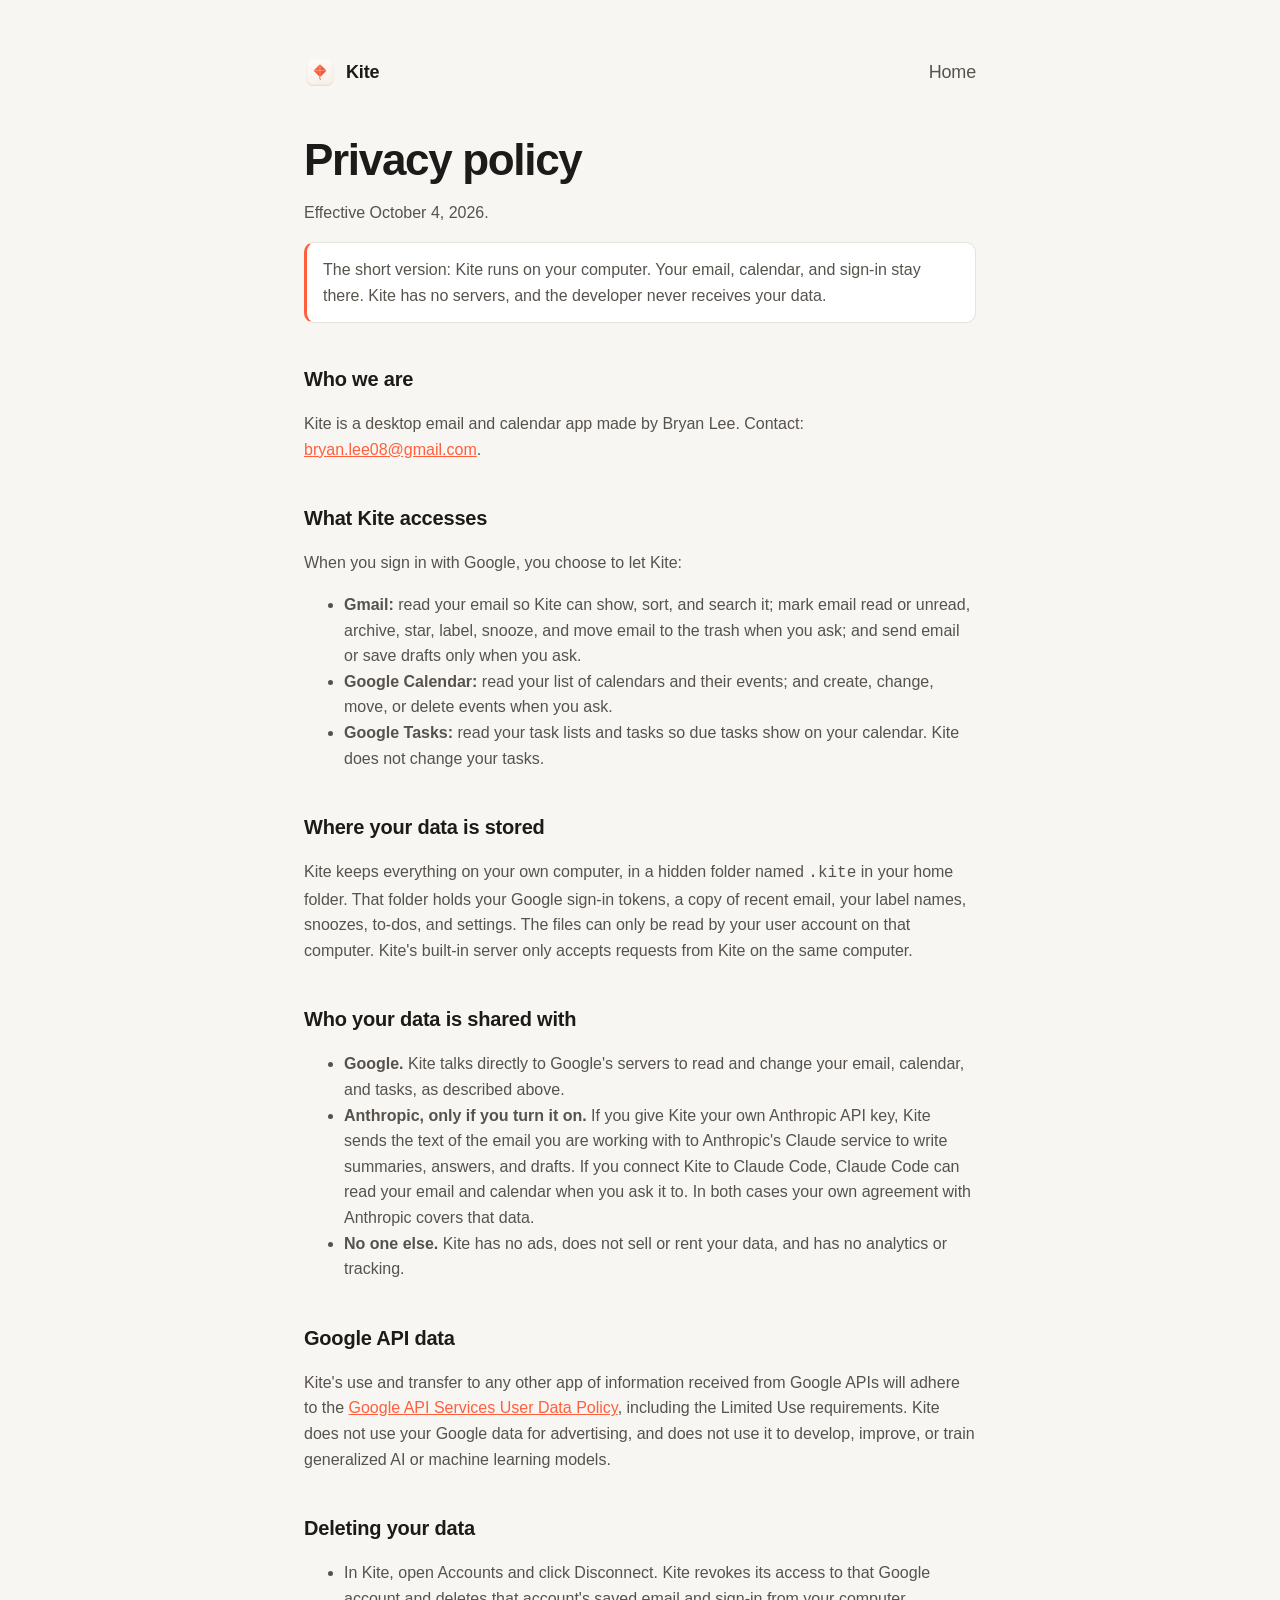
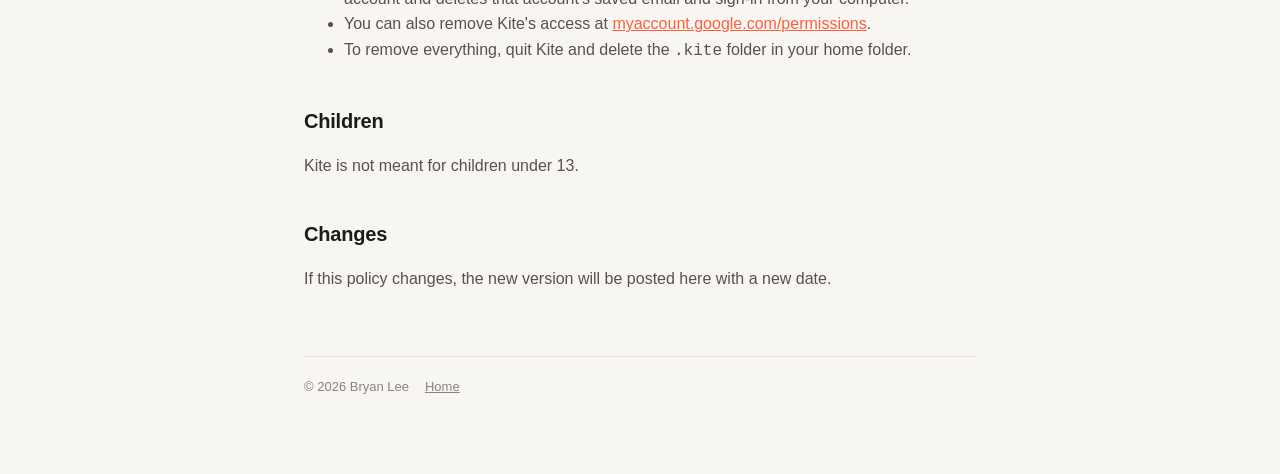
==== privacy.html @ f4f7b14c "Kite homepage and privacy policy Co-Authored-By: Claude Opus 5.5 (1M context) <noreply@anthropic.com" ====
<!doctype html>
<html lang="en">
<head>
  <meta charset="utf-8">
  <meta name="viewport" content="width=device-width, initial-scale=1">
  <title>Privacy policy · Kite</title>
  <link rel="icon" href="icon.png">
  <link rel="stylesheet" href="style.css">
</head>
<body>
<main>
  <header>
    <a href="./"><img src="icon.png" width="32" height="32" alt=""> Kite</a>
    <nav><a href="./">Home</a></nav>
  </header>

  <h1>Privacy policy</h1>
  <p>Effective October 4, 2026.</p>

  <p class="note">The short version: Kite runs on your computer. Your email, calendar, and sign-in stay there. Kite has no servers, and the developer never receives your data.</p>

  <h2>Who we are</h2>
  <p>Kite is a desktop email and calendar app made by Bryan Lee. Contact: <a href="mailto:bryan.lee08@gmail.com">bryan.lee08@gmail.com</a>.</p>

  <h2>What Kite accesses</h2>
  <p>When you sign in with Google, you choose to let Kite:</p>
  <ul>
    <li><b>Gmail:</b> read your email so Kite can show, sort, and search it; mark email read or unread, archive, star, label, snooze, and move email to the trash when you ask; and send email or save drafts only when you ask.</li>
    <li><b>Google Calendar:</b> read your list of calendars and their events; and create, change, move, or delete events when you ask.</li>
    <li><b>Google Tasks:</b> read your task lists and tasks so due tasks show on your calendar. Kite does not change your tasks.</li>
  </ul>

  <h2>Where your data is stored</h2>
  <p>Kite keeps everything on your own computer, in a hidden folder named <code>.kite</code> in your home folder. That folder holds your Google sign-in tokens, a copy of recent email, your label names, snoozes, to-dos, and settings. The files can only be read by your user account on that computer. Kite's built-in server only accepts requests from Kite on the same computer.</p>

  <h2>Who your data is shared with</h2>
  <ul>
    <li><b>Google.</b> Kite talks directly to Google's servers to read and change your email, calendar, and tasks, as described above.</li>
    <li><b>Anthropic, only if you turn it on.</b> If you give Kite your own Anthropic API key, Kite sends the text of the email you are working with to Anthropic's Claude service to write summaries, answers, and drafts. If you connect Kite to Claude Code, Claude Code can read your email and calendar when you ask it to. In both cases your own agreement with Anthropic covers that data.</li>
    <li><b>No one else.</b> Kite has no ads, does not sell or rent your data, and has no analytics or tracking.</li>
  </ul>

  <h2>Google API data</h2>
  <p>Kite's use and transfer to any other app of information received from Google APIs will adhere to the <a href="https://developers.google.com/terms/api-services-user-data-policy">Google API Services User Data Policy</a>, including the Limited Use requirements. Kite does not use your Google data for advertising, and does not use it to develop, improve, or train generalized AI or machine learning models.</p>

  <h2>Deleting your data</h2>
  <ul>
    <li>In Kite, open Accounts and click Disconnect. Kite revokes its access to that Google account and deletes that account's saved email and sign-in from your computer.</li>
    <li>You can also remove Kite's access at <a href="https://myaccount.google.com/permissions">myaccount.google.com/permissions</a>.</li>
    <li>To remove everything, quit Kite and delete the <code>.kite</code> folder in your home folder.</li>
  </ul>

  <h2>Children</h2>
  <p>Kite is not meant for children under 13.</p>

  <h2>Changes</h2>
  <p>If this policy changes, the new version will be posted here with a new date.</p>

  <footer>
    <span>© 2026 Bryan Lee</span>
    <a href="./">Home</a>
  </footer>
</main>
</body>
</html>
---- style.css ----
:root { --ink: #1d1b19; --ink-2: #57524c; --ink-3: #8a847c; --line: #e6e3dd; --bg: #f7f6f3; --panel: #fff; --accent: #ff5f3d; }
@media (prefers-color-scheme: dark) {
  :root { --ink: #ecebe8; --ink-2: #b4b0aa; --ink-3: #85817b; --line: #2a2b30; --bg: #151619; --panel: #1c1d21; }
}
* { box-sizing: border-box; }
body { margin: 0; background: var(--bg); color: var(--ink); font: 16px/1.6 -apple-system, BlinkMacSystemFont, "Inter", "Segoe UI", sans-serif; -webkit-font-smoothing: antialiased; }
main { max-width: 720px; margin: 0 auto; padding: 56px 24px 80px; }
header { display: flex; align-items: center; gap: 10px; margin-bottom: 48px; }
header a { color: inherit; text-decoration: none; font-weight: 680; font-size: 18px; letter-spacing: -.01em; display: flex; align-items: center; gap: 10px; }
nav { margin-left: auto; display: flex; gap: 18px; font-size: 14px; }
nav a { color: var(--ink-2); font-weight: 500; }
h1 { font-size: 44px; line-height: 1.1; letter-spacing: -.03em; margin: 0 0 16px; }
h2 { font-size: 20px; letter-spacing: -.01em; margin: 40px 0 8px; }
p, li { color: var(--ink-2); }
.lede { font-size: 19px; color: var(--ink-2); margin: 0 0 32px; }
.grid { display: grid; grid-template-columns: repeat(auto-fit, minmax(200px, 1fr)); gap: 12px; margin: 32px 0; }
.card { background: var(--panel); border: 1px solid var(--line); border-radius: 14px; padding: 16px 18px; }
.card b { display: block; margin-bottom: 4px; color: var(--ink); }
.card span { font-size: 14px; color: var(--ink-2); }
kbd { font: 600 12px ui-monospace, SFMono-Regular, Menlo, monospace; padding: 1px 6px; border: 1px solid var(--line); border-bottom-width: 2px; border-radius: 5px; background: var(--panel); color: var(--ink); }
a { color: var(--accent); }
footer { margin-top: 64px; padding-top: 20px; border-top: 1px solid var(--line); font-size: 13px; color: var(--ink-3); display: flex; gap: 16px; flex-wrap: wrap; }
footer a { color: var(--ink-3); }
.note { background: var(--panel); border: 1px solid var(--line); border-left: 3px solid var(--accent); border-radius: 10px; padding: 14px 16px; }
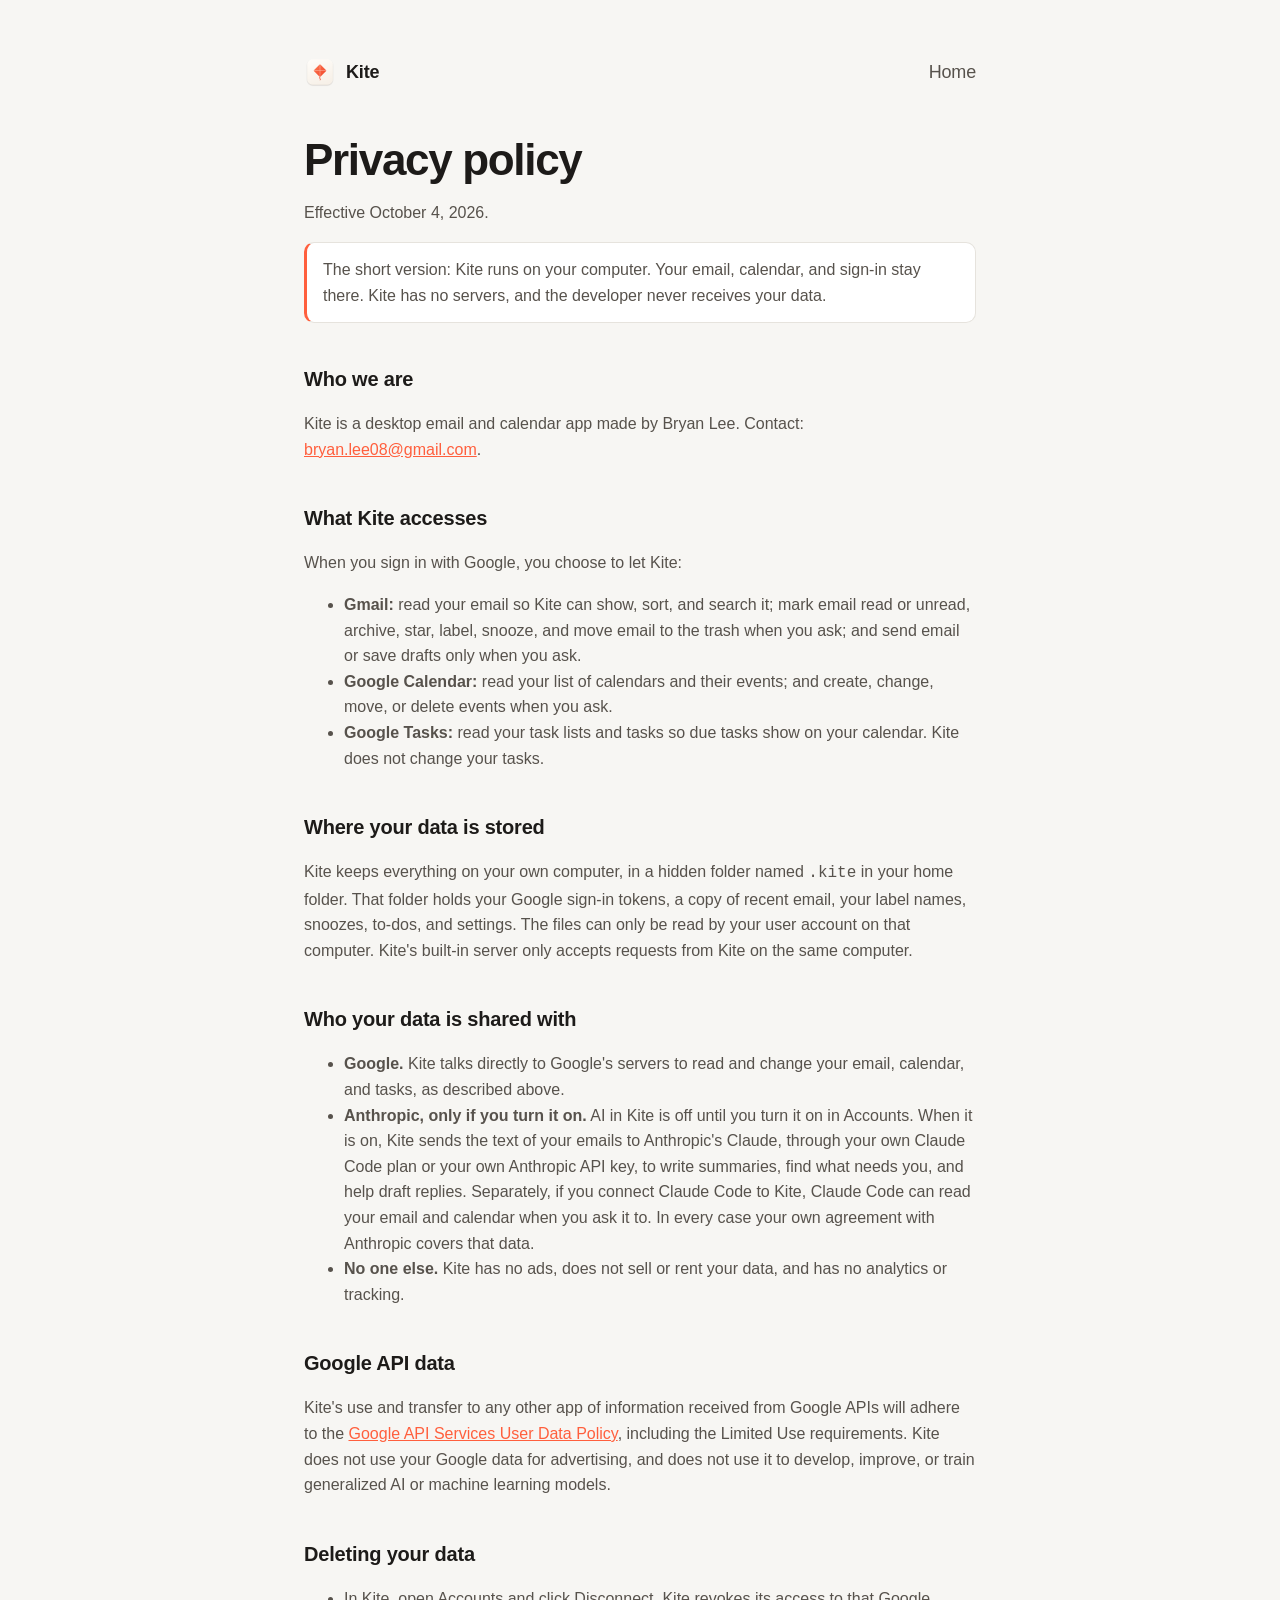
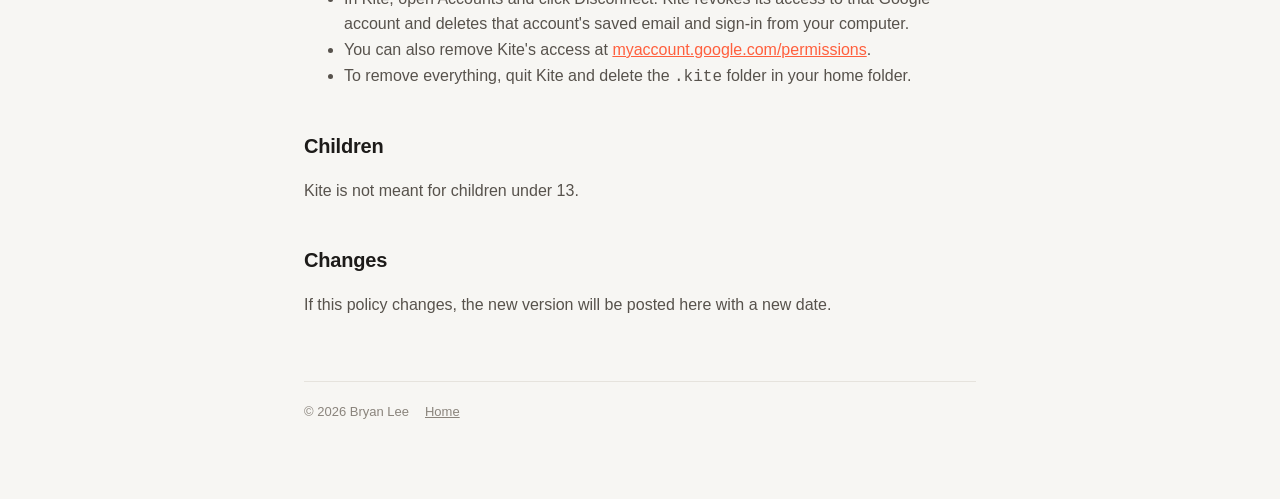
==== commit a91e1f78: "Privacy: describe the optional AI features Co-Authored-By: Claude Opus 5.5 (1M context) <noreply@ant" ====
--- a/privacy.html
+++ b/privacy.html
@@ -36,7 +36,7 @@
   <h2>Who your data is shared with</h2>
   <ul>
     <li><b>Google.</b> Kite talks directly to Google's servers to read and change your email, calendar, and tasks, as described above.</li>
-    <li><b>Anthropic, only if you turn it on.</b> If you give Kite your own Anthropic API key, Kite sends the text of the email you are working with to Anthropic's Claude service to write summaries, answers, and drafts. If you connect Kite to Claude Code, Claude Code can read your email and calendar when you ask it to. In both cases your own agreement with Anthropic covers that data.</li>
+    <li><b>Anthropic, only if you turn it on.</b> AI in Kite is off until you turn it on in Accounts. When it is on, Kite sends the text of your emails to Anthropic's Claude, through your own Claude Code plan or your own Anthropic API key, to write summaries, find what needs you, and help draft replies. Separately, if you connect Claude Code to Kite, Claude Code can read your email and calendar when you ask it to. In every case your own agreement with Anthropic covers that data.</li>
     <li><b>No one else.</b> Kite has no ads, does not sell or rent your data, and has no analytics or tracking.</li>
   </ul>
 
--- a/style.css
+++ b/style.css
@@ -22,3 +22,7 @@
 footer { margin-top: 64px; padding-top: 20px; border-top: 1px solid var(--line); font-size: 13px; color: var(--ink-3); display: flex; gap: 16px; flex-wrap: wrap; }
 footer a { color: var(--ink-3); }
 .note { background: var(--panel); border: 1px solid var(--line); border-left: 3px solid var(--accent); border-radius: 10px; padding: 14px 16px; }
+.download { display: flex; align-items: center; gap: 14px; flex-wrap: wrap; margin: 0 0 8px; }
+.download span { font-size: 13px; color: var(--ink-3); }
+.button { display: inline-block; padding: 11px 20px; border-radius: 12px; background: var(--accent); color: #fff; font-weight: 620; text-decoration: none; box-shadow: 0 6px 18px color-mix(in oklab, var(--accent) 30%, transparent); }
+.button:hover { filter: brightness(1.05); }
